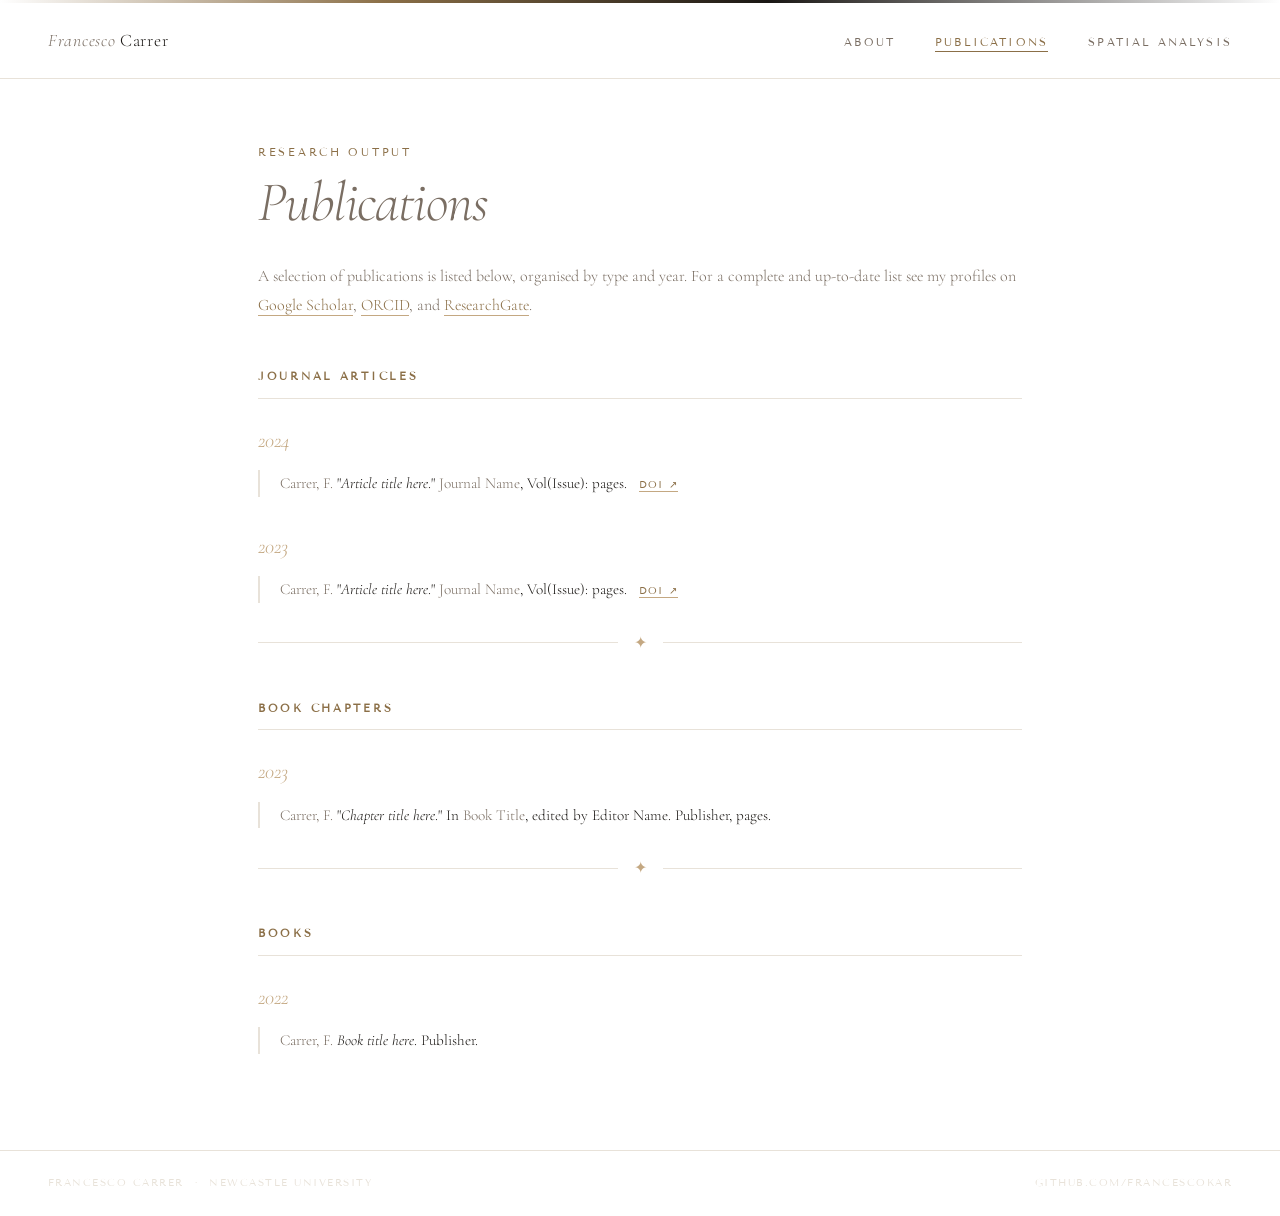
==== publications.html @ c8448c3a "Uploaded html pages and style" ====
<!DOCTYPE html>
<html lang="en">
<head>
  <meta charset="UTF-8" />
  <meta name="viewport" content="width=device-width, initial-scale=1.0" />
  <title>Publications — Francesco Carrer</title>
  <link rel="stylesheet" href="style.css" />
  <style>
    /* ── Publications-page specific styles ── */

    .pub-intro {
      font-size: 1rem;
      font-weight: 300;
      color: var(--warm-mid);
      margin-bottom: 2.5rem;
      line-height: 1.8;
    }

    .pub-intro a {
      color: var(--accent);
      text-decoration: none;
      border-bottom: 1px solid var(--accent-lt);
      transition: border-color 0.2s;
    }
    .pub-intro a:hover { border-color: var(--accent); }

    /* Section headers */
    .pub-section {
      margin-top: 3rem;
    }

    .pub-section-title {
      font-family: 'Tenor Sans', sans-serif;
      font-size: 0.68rem;
      letter-spacing: 0.25em;
      text-transform: uppercase;
      color: var(--accent);
      margin-bottom: 1.5rem;
      padding-bottom: 0.75rem;
      border-bottom: 1px solid var(--stone);
    }

    /* Year groups */
    .pub-year-group {
      margin-bottom: 2rem;
    }

    .pub-year {
      font-family: 'Cormorant Garamond', serif;
      font-style: italic;
      font-size: 1.3rem;
      color: var(--accent-lt);
      margin-bottom: 0.75rem;
      font-weight: 300;
    }

    /* Individual publication */
    .pub-list {
      list-style: none;
      display: flex;
      flex-direction: column;
      gap: 1rem;
    }

    .pub-item {
      padding-left: 1.25rem;
      border-left: 2px solid var(--stone);
      font-size: 0.95rem;
      font-weight: 300;
      line-height: 1.75;
      color: var(--ink);
      transition: border-color 0.2s;
    }

    .pub-item:hover {
      border-color: var(--accent-lt);
    }

    .pub-item .pub-authors {
      color: var(--warm-mid);
    }

    .pub-item .pub-title {
      font-style: italic;
    }

    .pub-item .pub-journal {
      color: var(--warm-mid);
    }

    .pub-item a.pub-doi {
      font-family: 'Tenor Sans', sans-serif;
      font-size: 0.62rem;
      letter-spacing: 0.12em;
      text-transform: uppercase;
      color: var(--accent);
      text-decoration: none;
      border-bottom: 1px solid var(--accent-lt);
      margin-left: 0.5rem;
      transition: border-color 0.2s;
    }
    .pub-item a.pub-doi:hover { border-color: var(--accent); }
  </style>
</head>
<body>

  <div class="top-rule"></div>

  <nav>
    <a class="nav-name" href="index.html"><em>Francesco</em> Carrer</a>
    <ul class="nav-links">
      <li><a href="index.html">About</a></li>
      <li><a href="publications.html" class="active">Publications</a></li>
      <li><a href="spatial-analysis.html">Spatial Analysis</a></li>
    </ul>
  </nav>

  <main>

    <div class="slide-up delay-1">
      <p class="page-eyebrow">Research Output</p>
      <h1 class="page-title"><em>Publications</em></h1>
    </div>

    <p class="pub-intro slide-up delay-2">
      A selection of publications is listed below, organised by type and year.
      For a complete and up-to-date list see my profiles on
      <a href="#" target="_blank">Google Scholar</a>,
      <a href="#" target="_blank">ORCID</a>, and
      <a href="#" target="_blank">ResearchGate</a>.
      <!-- Replace # with your actual profile URLs -->
    </p>

    <!-- ══════════════════════════════════════════
         JOURNAL ARTICLES
         To add a publication, copy one <li> block
         and fill in your details.
         ══════════════════════════════════════════ -->
    <section class="pub-section slide-up delay-2">
      <h2 class="pub-section-title">Journal Articles</h2>

      <div class="pub-year-group">
        <p class="pub-year">2024</p>
        <ul class="pub-list">
          <li class="pub-item">
            <span class="pub-authors">Carrer, F.</span>
            "<span class="pub-title">Article title here</span>."
            <span class="pub-journal">Journal Name</span>, Vol(Issue): pages.
            <a class="pub-doi" href="https://doi.org/XXXXX" target="_blank">DOI ↗</a>
          </li>
          <!-- Copy the <li> above for each article in this year -->
        </ul>
      </div>

      <div class="pub-year-group">
        <p class="pub-year">2023</p>
        <ul class="pub-list">
          <li class="pub-item">
            <span class="pub-authors">Carrer, F.</span>
            "<span class="pub-title">Article title here</span>."
            <span class="pub-journal">Journal Name</span>, Vol(Issue): pages.
            <a class="pub-doi" href="https://doi.org/XXXXX" target="_blank">DOI ↗</a>
          </li>
        </ul>
      </div>

      <!-- Add more year groups as needed -->

    </section>

    <div class="divider slide-up delay-3">
      <div class="divider-line"></div>
      <span class="divider-glyph">✦</span>
      <div class="divider-line"></div>
    </div>

    <!-- ══════════════════════════════════════════
         BOOK CHAPTERS
         ══════════════════════════════════════════ -->
    <section class="pub-section slide-up delay-3">
      <h2 class="pub-section-title">Book Chapters</h2>

      <div class="pub-year-group">
        <p class="pub-year">2023</p>
        <ul class="pub-list">
          <li class="pub-item">
            <span class="pub-authors">Carrer, F.</span>
            "<span class="pub-title">Chapter title here</span>."
            In <span class="pub-journal">Book Title</span>, edited by Editor Name. Publisher, pages.
          </li>
        </ul>
      </div>

    </section>

    <div class="divider slide-up delay-3">
      <div class="divider-line"></div>
      <span class="divider-glyph">✦</span>
      <div class="divider-line"></div>
    </div>

    <!-- ══════════════════════════════════════════
         BOOKS
         ══════════════════════════════════════════ -->
    <section class="pub-section slide-up delay-4">
      <h2 class="pub-section-title">Books</h2>

      <div class="pub-year-group">
        <p class="pub-year">2022</p>
        <ul class="pub-list">
          <li class="pub-item">
            <span class="pub-authors">Carrer, F.</span>
            <span class="pub-title">Book title here</span>.
            Publisher.
          </li>
        </ul>
      </div>

    </section>

  </main>

  <footer>
    <span>Francesco Carrer &nbsp;·&nbsp; Newcastle University</span>
    <a href="https://github.com/francescokar" target="_blank" rel="noopener">github.com/francescokar</a>
  </footer>

</body>
</html>
---- style.css ----
/* =====================================================
   Francesco Carrer — Shared Stylesheet
   ===================================================== */

@import url('https://fonts.googleapis.com/css2?family=Cormorant+Garamond:ital,wght@0,300;0,400;0,600;1,300;1,400&family=Tenor+Sans&display=swap');

*, *::before, *::after { box-sizing: border-box; margin: 0; padding: 0; }

:root {
  --white:     #ffffff;
  --off-white: #f7f4ef;
  --stone:     #e8e2d9;
  --ink:       #1a1714;
  --warm-mid:  #7a6e63;
  --accent:    #8b6f47;
  --accent-lt: #c4a882;
}

html { scroll-behavior: smooth; }

body {
  background: var(--white);
  color: var(--ink);
  font-family: 'Cormorant Garamond', Georgia, serif;
  font-size: 18px;
  line-height: 1.7;
  min-height: 100vh;
  display: flex;
  flex-direction: column;
}

/* ── Top rule ── */
.top-rule {
  width: 100%;
  height: 3px;
  background: linear-gradient(90deg, var(--white) 0%, var(--accent) 30%, var(--ink) 60%, var(--white) 100%);
}

/* ── Navigation ── */
nav {
  padding: 1.4rem 3rem;
  display: flex;
  align-items: center;
  justify-content: space-between;
  border-bottom: 1px solid var(--stone);
}

.nav-name {
  font-family: 'Cormorant Garamond', serif;
  font-weight: 300;
  font-size: 1.1rem;
  letter-spacing: 0.04em;
  color: var(--ink);
  text-decoration: none;
}

.nav-name em {
  font-style: italic;
  color: var(--warm-mid);
}

.nav-links {
  display: flex;
  gap: 2.5rem;
  list-style: none;
}

.nav-links a {
  font-family: 'Tenor Sans', sans-serif;
  font-size: 0.68rem;
  letter-spacing: 0.2em;
  text-transform: uppercase;
  color: var(--warm-mid);
  text-decoration: none;
  padding-bottom: 2px;
  border-bottom: 1px solid transparent;
  transition: color 0.2s, border-color 0.2s;
}

.nav-links a:hover,
.nav-links a.active {
  color: var(--accent);
  border-color: var(--accent);
}

/* ── Main content ── */
main {
  flex: 1;
  padding: 4rem 3rem;
  max-width: 860px;
  margin: 0 auto;
  width: 100%;
}

/* ── Page headings ── */
.page-eyebrow {
  font-family: 'Tenor Sans', sans-serif;
  font-size: 0.68rem;
  letter-spacing: 0.25em;
  text-transform: uppercase;
  color: var(--accent);
  margin-bottom: 0.75rem;
}

.page-title {
  font-family: 'Cormorant Garamond', serif;
  font-weight: 300;
  font-size: clamp(2.2rem, 5vw, 3.5rem);
  line-height: 1;
  letter-spacing: -0.02em;
  margin-bottom: 2rem;
}

.page-title em {
  font-style: italic;
  color: var(--warm-mid);
}

/* ── Divider ── */
.divider {
  display: flex;
  align-items: center;
  gap: 1rem;
  margin: 2rem 0;
}
.divider-line { height: 1px; background: var(--stone); flex: 1; }
.divider-glyph { font-size: 1rem; color: var(--accent-lt); line-height: 1; }

/* ── Footer ── */
footer {
  padding: 1.5rem 3rem;
  border-top: 1px solid var(--stone);
  display: flex;
  justify-content: space-between;
  align-items: center;
  font-family: 'Tenor Sans', sans-serif;
  font-size: 0.62rem;
  letter-spacing: 0.15em;
  text-transform: uppercase;
  color: var(--stone);
}

footer a {
  color: var(--stone);
  text-decoration: none;
  transition: color 0.2s;
}
footer a:hover { color: var(--accent); }

/* ── Animations ── */
.fade-in {
  opacity: 0;
  animation: fadeIn 0.9s ease forwards;
}
.slide-up {
  opacity: 0;
  animation: slideUp 0.9s ease forwards;
}
.delay-1 { animation-delay: 0.15s; }
.delay-2 { animation-delay: 0.3s; }
.delay-3 { animation-delay: 0.45s; }
.delay-4 { animation-delay: 0.6s; }

@keyframes fadeIn {
  to { opacity: 1; }
}
@keyframes slideUp {
  from { opacity: 0; transform: translateY(16px); }
  to   { opacity: 1; transform: translateY(0); }
}

/* ── Responsive ── */
@media (max-width: 640px) {
  nav { padding: 1rem 1.5rem; flex-direction: column; gap: 1rem; }
  main { padding: 2.5rem 1.5rem; }
  footer { flex-direction: column; gap: 0.5rem; text-align: center; }
  .nav-links { gap: 1.5rem; }
}
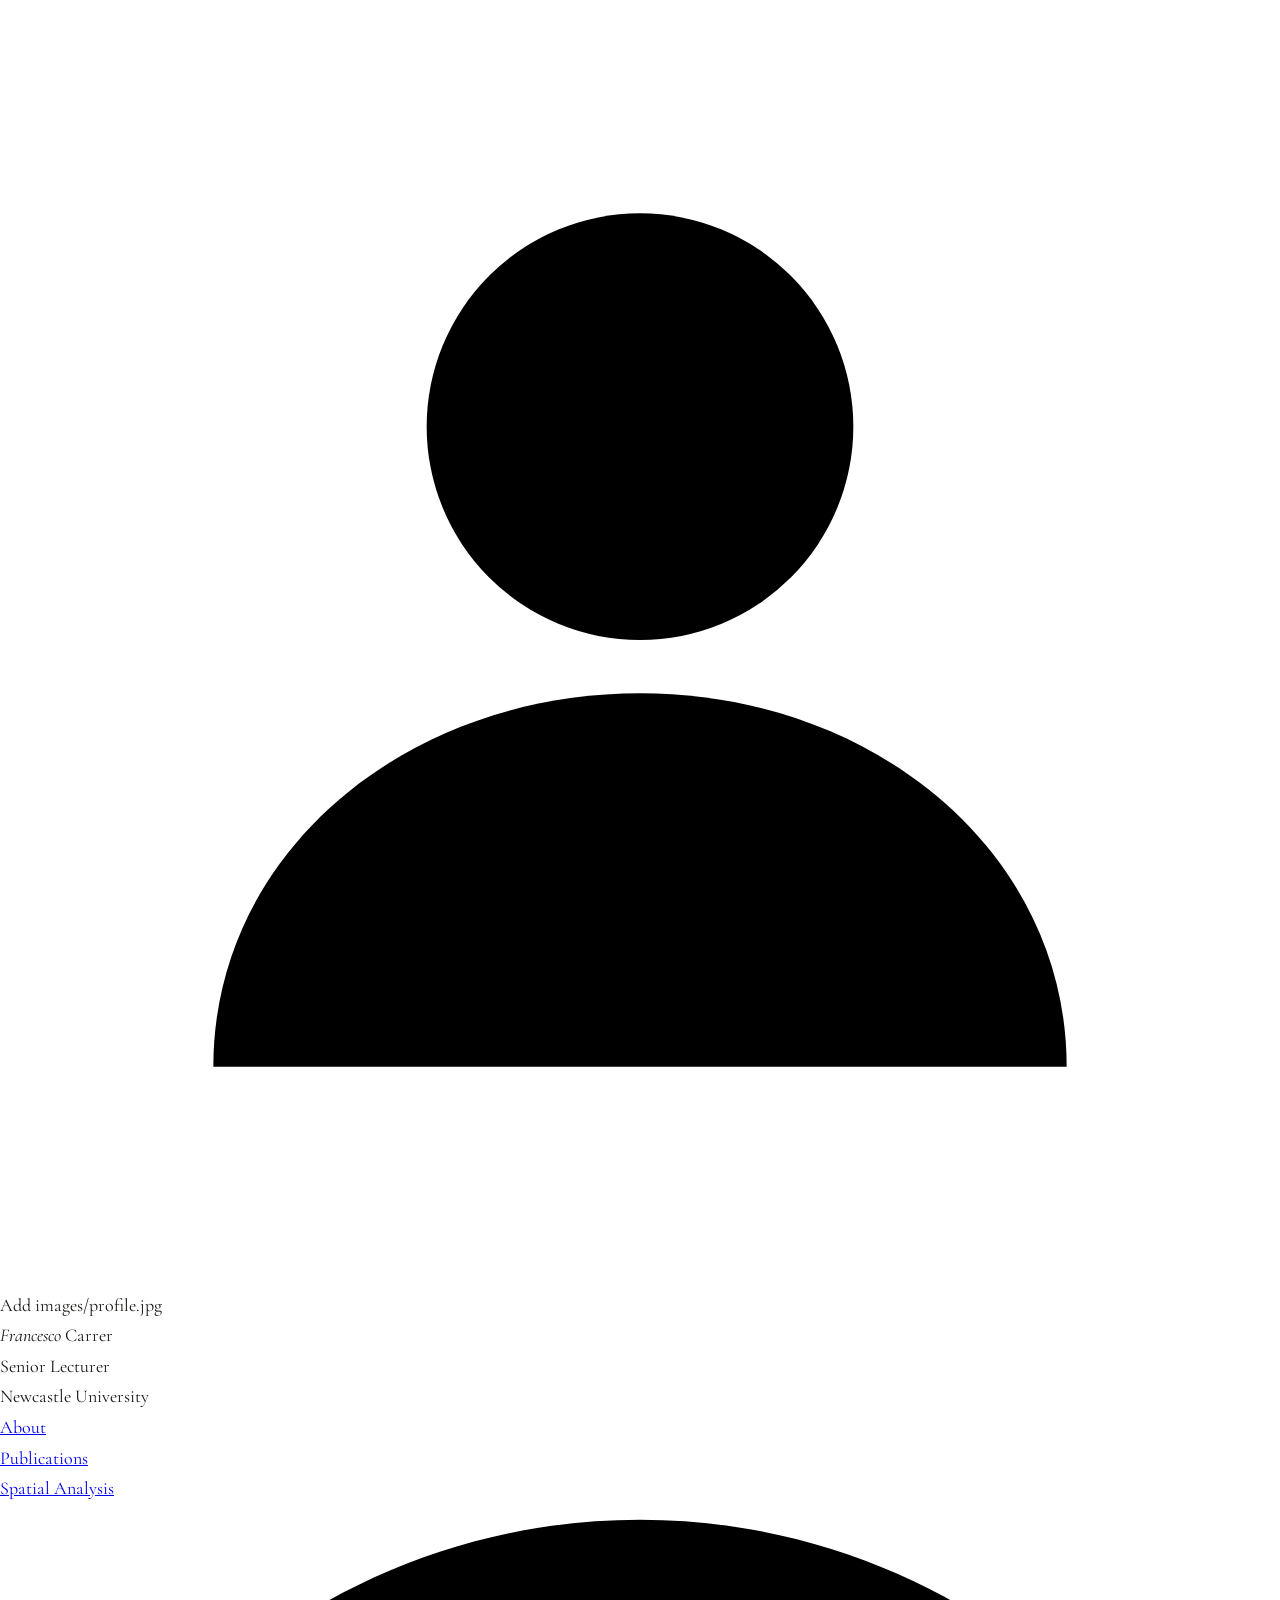
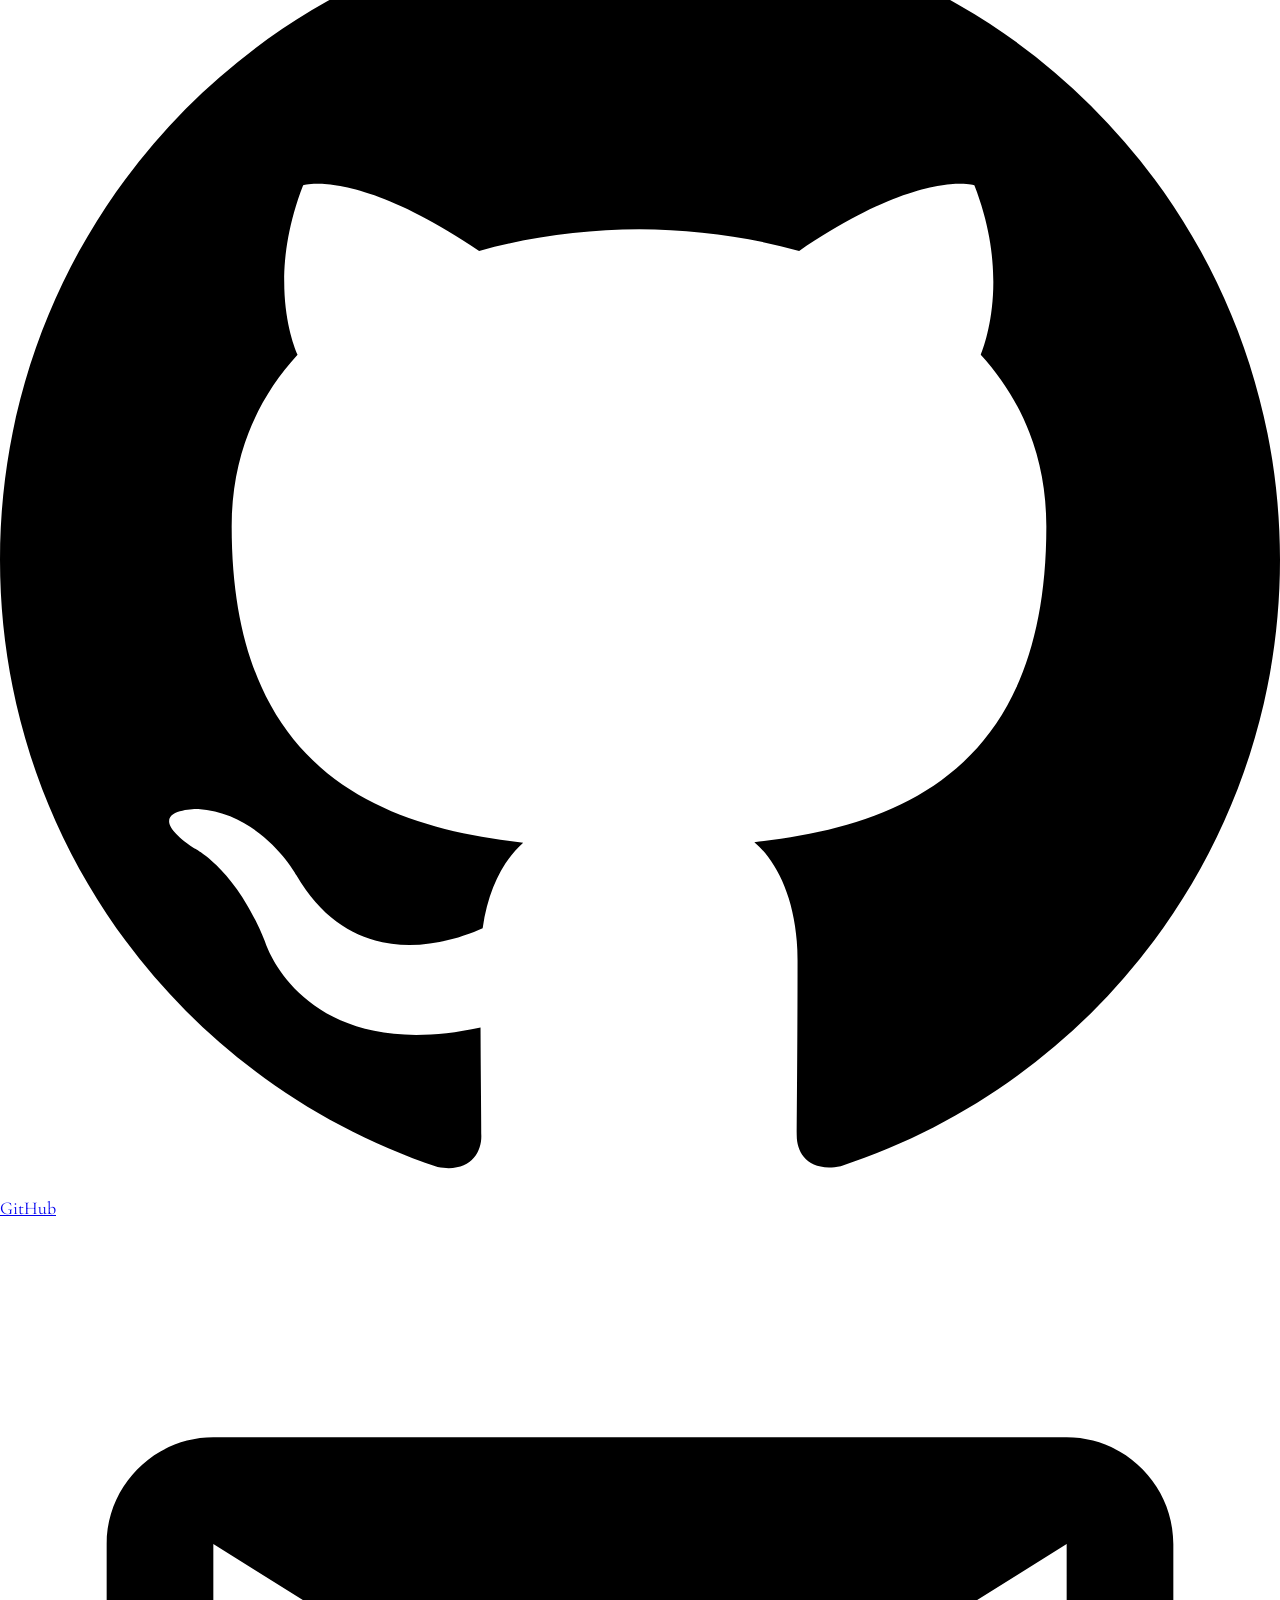
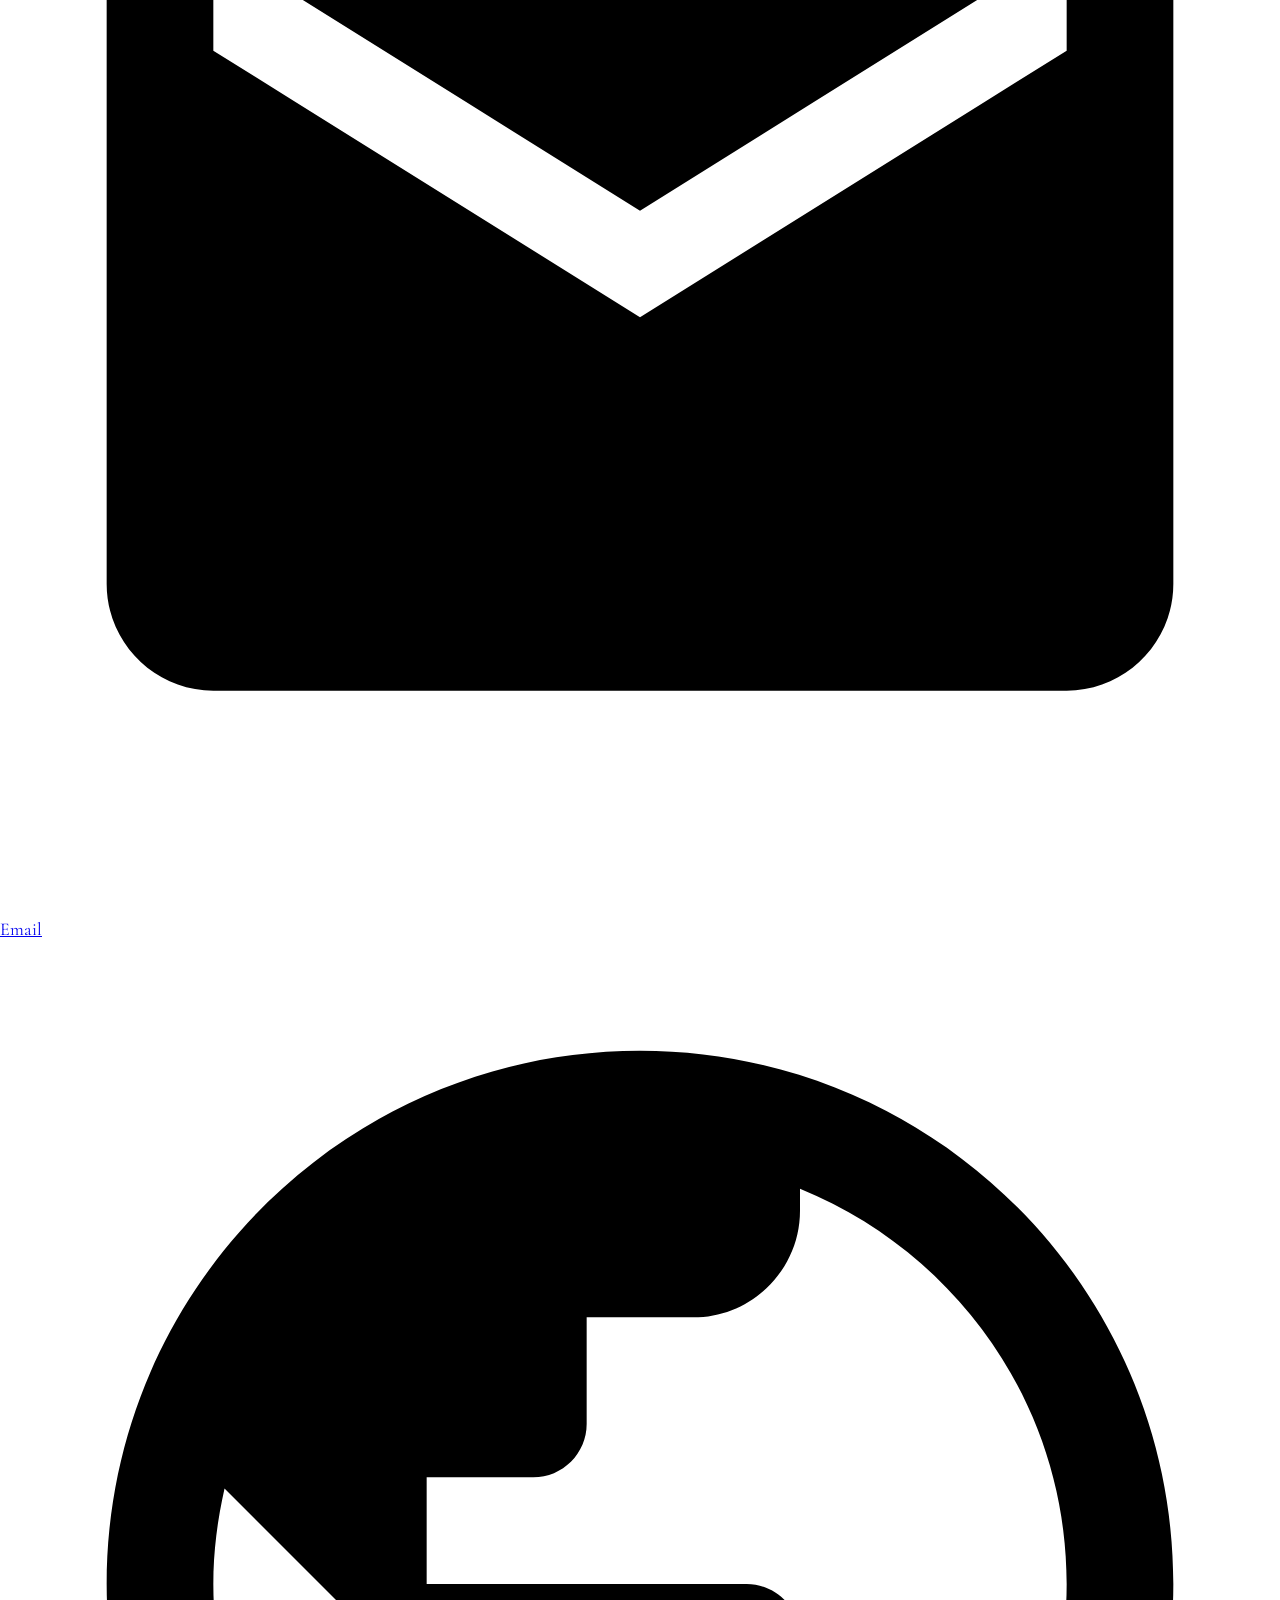
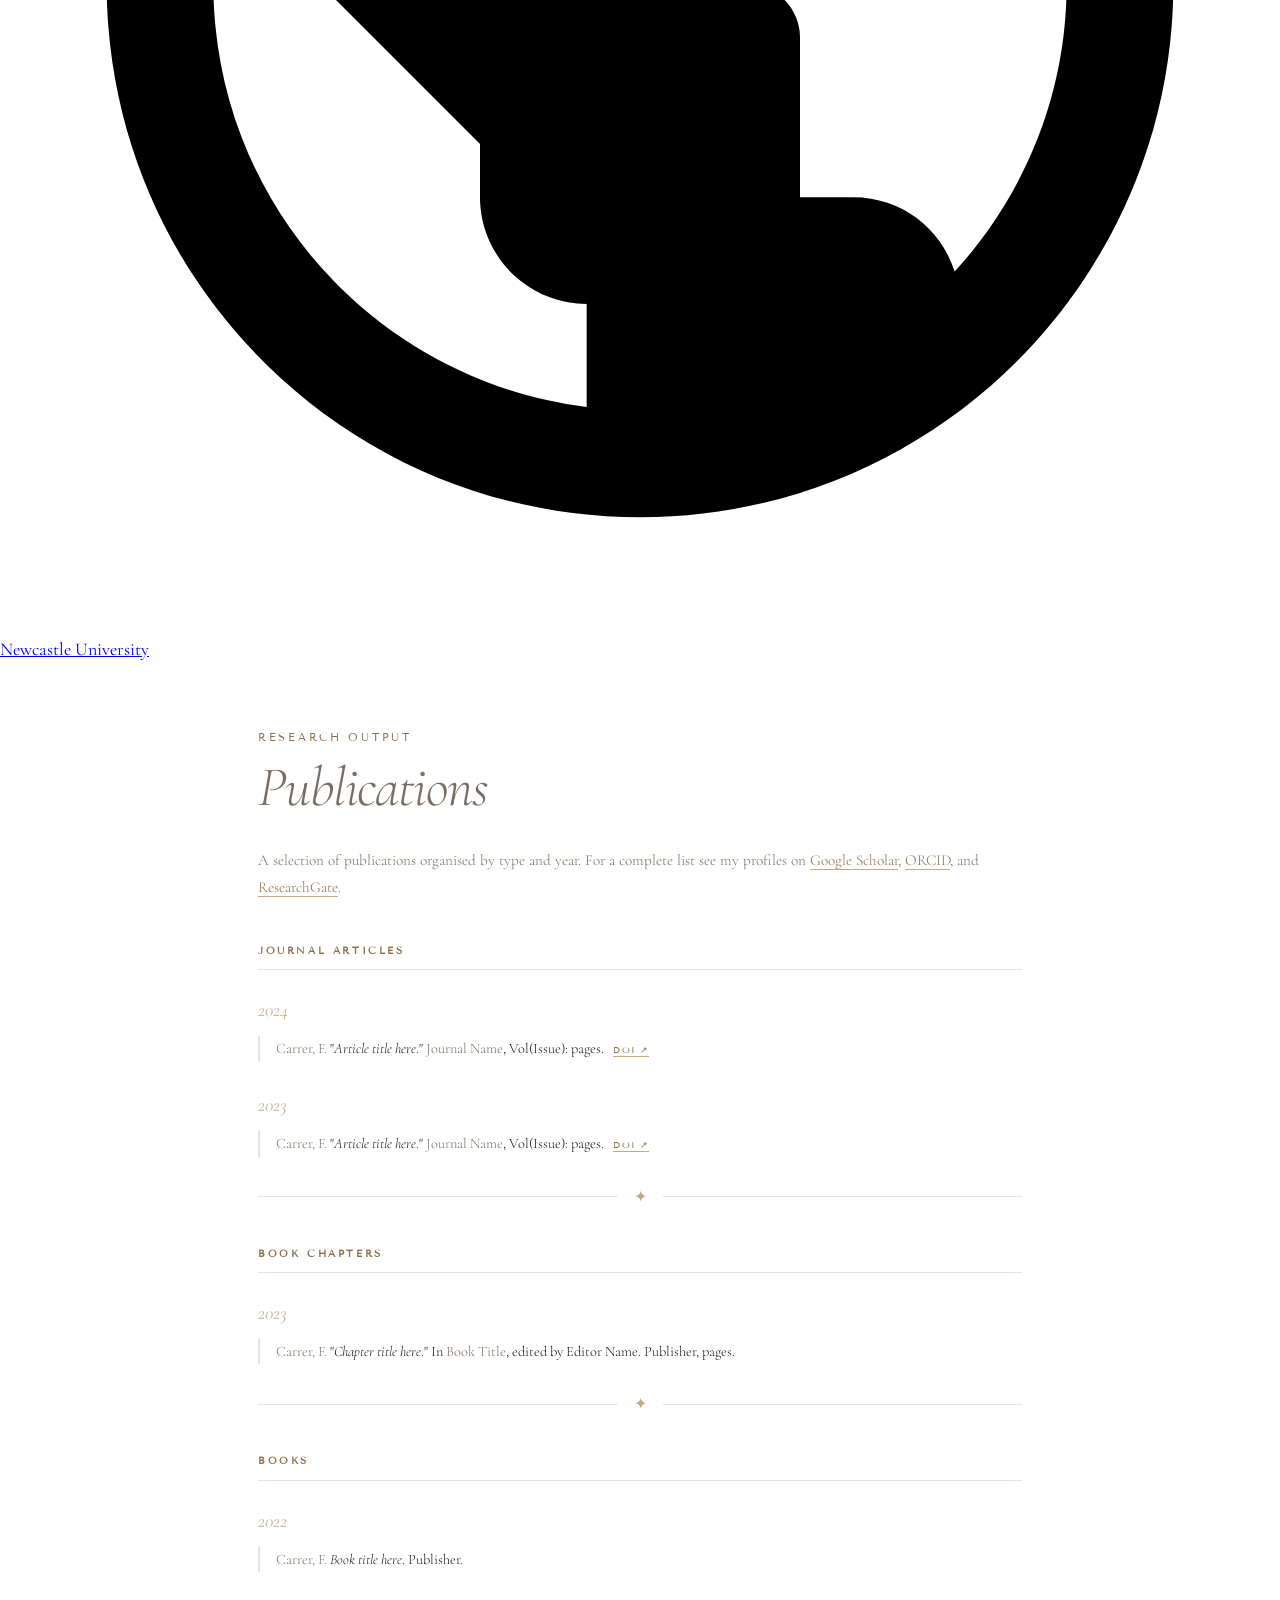
==== commit 139152c4: "Update publications.html" ====
--- a/publications.html
+++ b/publications.html
@@ -6,16 +6,13 @@
   <title>Publications — Francesco Carrer</title>
   <link rel="stylesheet" href="style.css" />
   <style>
-    /* ── Publications-page specific styles ── */
-
     .pub-intro {
-      font-size: 1rem;
+      font-size: 0.95rem;
       font-weight: 300;
       color: var(--warm-mid);
+      line-height: 1.8;
       margin-bottom: 2.5rem;
-      line-height: 1.8;
-    }
-
+    }
     .pub-intro a {
       color: var(--accent);
       text-decoration: none;
@@ -23,122 +20,131 @@
       transition: border-color 0.2s;
     }
     .pub-intro a:hover { border-color: var(--accent); }
-
-    /* Section headers */
-    .pub-section {
-      margin-top: 3rem;
-    }
-
+ 
+    .pub-section { margin-top: 2.5rem; }
+ 
     .pub-section-title {
       font-family: 'Tenor Sans', sans-serif;
-      font-size: 0.68rem;
+      font-size: 0.65rem;
       letter-spacing: 0.25em;
       text-transform: uppercase;
       color: var(--accent);
+      padding-bottom: 0.6rem;
+      border-bottom: 1px solid var(--stone);
       margin-bottom: 1.5rem;
-      padding-bottom: 0.75rem;
-      border-bottom: 1px solid var(--stone);
-    }
-
-    /* Year groups */
-    .pub-year-group {
-      margin-bottom: 2rem;
-    }
-
+    }
+ 
+    .pub-year-group { margin-bottom: 1.75rem; }
+ 
     .pub-year {
       font-family: 'Cormorant Garamond', serif;
       font-style: italic;
-      font-size: 1.3rem;
+      font-size: 1.2rem;
       color: var(--accent-lt);
-      margin-bottom: 0.75rem;
       font-weight: 300;
-    }
-
-    /* Individual publication */
-    .pub-list {
-      list-style: none;
-      display: flex;
-      flex-direction: column;
-      gap: 1rem;
-    }
-
+      margin-bottom: 0.6rem;
+    }
+ 
+    .pub-list { list-style: none; display: flex; flex-direction: column; gap: 0.9rem; }
+ 
     .pub-item {
-      padding-left: 1.25rem;
+      padding-left: 1rem;
       border-left: 2px solid var(--stone);
-      font-size: 0.95rem;
+      font-size: 0.9rem;
       font-weight: 300;
       line-height: 1.75;
       color: var(--ink);
       transition: border-color 0.2s;
     }
-
-    .pub-item:hover {
-      border-color: var(--accent-lt);
-    }
-
-    .pub-item .pub-authors {
-      color: var(--warm-mid);
-    }
-
-    .pub-item .pub-title {
-      font-style: italic;
-    }
-
-    .pub-item .pub-journal {
-      color: var(--warm-mid);
-    }
-
-    .pub-item a.pub-doi {
+    .pub-item:hover { border-color: var(--accent-lt); }
+    .pub-item .pub-authors { color: var(--warm-mid); }
+    .pub-item .pub-title   { font-style: italic; }
+    .pub-item .pub-journal { color: var(--warm-mid); }
+ 
+    a.pub-doi {
       font-family: 'Tenor Sans', sans-serif;
-      font-size: 0.62rem;
+      font-size: 0.58rem;
       letter-spacing: 0.12em;
       text-transform: uppercase;
       color: var(--accent);
       text-decoration: none;
       border-bottom: 1px solid var(--accent-lt);
-      margin-left: 0.5rem;
+      margin-left: 0.4rem;
       transition: border-color 0.2s;
     }
-    .pub-item a.pub-doi:hover { border-color: var(--accent); }
+    a.pub-doi:hover { border-color: var(--accent); }
   </style>
 </head>
 <body>
-
-  <div class="top-rule"></div>
-
-  <nav>
-    <a class="nav-name" href="index.html"><em>Francesco</em> Carrer</a>
-    <ul class="nav-links">
+<div class="site-wrapper">
+ 
+  <!-- ════════════ SIDEBAR ════════════ -->
+  <aside class="sidebar">
+ 
+    <div class="sidebar-photo-placeholder">
+      <svg viewBox="0 0 24 24"><circle cx="12" cy="8" r="4"/><path d="M4 20c0-4 3.6-7 8-7s8 3 8 7"/></svg>
+      <span>Add images/profile.jpg</span>
+    </div>
+ 
+    <div>
+      <div class="sidebar-name">
+        <em>Francesco</em>
+        Carrer
+      </div>
+      <div class="sidebar-role">
+        Senior Lecturer<br>Newcastle University
+      </div>
+    </div>
+ 
+    <ul class="sidebar-nav">
       <li><a href="index.html">About</a></li>
       <li><a href="publications.html" class="active">Publications</a></li>
       <li><a href="spatial-analysis.html">Spatial Analysis</a></li>
     </ul>
-  </nav>
-
-  <main>
-
+ 
+    <ul class="sidebar-links">
+      <li>
+        <a href="https://github.com/francescokar" target="_blank" rel="noopener">
+          <svg viewBox="0 0 24 24"><path d="M12 .297c-6.63 0-12 5.373-12 12 0 5.303 3.438 9.8 8.205 11.385.6.113.82-.258.82-.577 0-.285-.01-1.04-.015-2.04-3.338.724-4.042-1.61-4.042-1.61-.546-1.385-1.335-1.755-1.335-1.755-1.087-.744.084-.729.084-.729 1.205.084 1.838 1.236 1.838 1.236 1.07 1.835 2.809 1.305 3.495.998.108-.776.417-1.305.76-1.605-2.665-.3-5.466-1.332-5.466-5.93 0-1.31.465-2.38 1.235-3.22-.135-.303-.54-1.523.105-3.176 0 0 1.005-.322 3.3 1.23.96-.267 1.98-.399 3-.405 1.02.006 2.04.138 3 .405 2.28-1.552 3.285-1.23 3.285-1.23.645 1.653.24 2.873.12 3.176.765.84 1.23 1.91 1.23 3.22 0 4.61-2.805 5.625-5.475 5.92.42.36.81 1.096.81 2.22 0 1.606-.015 2.896-.015 3.286 0 .315.21.69.825.57C20.565 22.092 24 17.592 24 12.297c0-6.627-5.373-12-12-12"/></svg>
+          GitHub
+        </a>
+      </li>
+      <li>
+        <a href="mailto:your.email@ncl.ac.uk">
+          <svg viewBox="0 0 24 24"><path d="M20 4H4c-1.1 0-2 .9-2 2v12c0 1.1.9 2 2 2h16c1.1 0 2-.9 2-2V6c0-1.1-.9-2-2-2zm0 4l-8 5-8-5V6l8 5 8-5v2z"/></svg>
+          Email
+        </a>
+      </li>
+      <li>
+        <a href="#" target="_blank" rel="noopener">
+          <svg viewBox="0 0 24 24"><path d="M12 2C6.48 2 2 6.48 2 12s4.48 10 10 10 10-4.48 10-10S17.52 2 12 2zm-1 17.93c-3.95-.49-7-3.85-7-7.93 0-.62.08-1.21.21-1.79L9 15v1c0 1.1.9 2 2 2v1.93zm6.9-2.54c-.26-.81-1-1.39-1.9-1.39h-1v-3c0-.55-.45-1-1-1H8v-2h2c.55 0 1-.45 1-1V7h2c1.1 0 2-.9 2-2v-.41c2.93 1.19 5 4.06 5 7.41 0 2.08-.8 3.97-2.1 5.39z"/></svg>
+          Newcastle University
+        </a>
+      </li>
+    </ul>
+ 
+  </aside>
+ 
+  <!-- ════════════ CONTENT ════════════ -->
+  <main class="content">
+ 
     <div class="slide-up delay-1">
       <p class="page-eyebrow">Research Output</p>
       <h1 class="page-title"><em>Publications</em></h1>
     </div>
-
+ 
     <p class="pub-intro slide-up delay-2">
-      A selection of publications is listed below, organised by type and year.
-      For a complete and up-to-date list see my profiles on
+      A selection of publications organised by type and year.
+      For a complete list see my profiles on
       <a href="#" target="_blank">Google Scholar</a>,
       <a href="#" target="_blank">ORCID</a>, and
       <a href="#" target="_blank">ResearchGate</a>.
-      <!-- Replace # with your actual profile URLs -->
     </p>
-
-    <!-- ══════════════════════════════════════════
-         JOURNAL ARTICLES
-         To add a publication, copy one <li> block
-         and fill in your details.
-         ══════════════════════════════════════════ -->
+ 
+    <!-- JOURNAL ARTICLES -->
     <section class="pub-section slide-up delay-2">
       <h2 class="pub-section-title">Journal Articles</h2>
-
+ 
       <div class="pub-year-group">
         <p class="pub-year">2024</p>
         <ul class="pub-list">
@@ -148,10 +154,10 @@
             <span class="pub-journal">Journal Name</span>, Vol(Issue): pages.
             <a class="pub-doi" href="https://doi.org/XXXXX" target="_blank">DOI ↗</a>
           </li>
-          <!-- Copy the <li> above for each article in this year -->
-        </ul>
-      </div>
-
+          <!-- Copy the <li> above for each article -->
+        </ul>
+      </div>
+ 
       <div class="pub-year-group">
         <p class="pub-year">2023</p>
         <ul class="pub-list">
@@ -163,23 +169,16 @@
           </li>
         </ul>
       </div>
-
       <!-- Add more year groups as needed -->
-
     </section>
-
+ 
     <div class="divider slide-up delay-3">
-      <div class="divider-line"></div>
-      <span class="divider-glyph">✦</span>
-      <div class="divider-line"></div>
-    </div>
-
-    <!-- ══════════════════════════════════════════
-         BOOK CHAPTERS
-         ══════════════════════════════════════════ -->
+      <div class="divider-line"></div><span class="divider-glyph">✦</span><div class="divider-line"></div>
+    </div>
+ 
+    <!-- BOOK CHAPTERS -->
     <section class="pub-section slide-up delay-3">
       <h2 class="pub-section-title">Book Chapters</h2>
-
       <div class="pub-year-group">
         <p class="pub-year">2023</p>
         <ul class="pub-list">
@@ -190,40 +189,29 @@
           </li>
         </ul>
       </div>
-
     </section>
-
+ 
     <div class="divider slide-up delay-3">
-      <div class="divider-line"></div>
-      <span class="divider-glyph">✦</span>
-      <div class="divider-line"></div>
-    </div>
-
-    <!-- ══════════════════════════════════════════
-         BOOKS
-         ══════════════════════════════════════════ -->
+      <div class="divider-line"></div><span class="divider-glyph">✦</span><div class="divider-line"></div>
+    </div>
+ 
+    <!-- BOOKS -->
     <section class="pub-section slide-up delay-4">
       <h2 class="pub-section-title">Books</h2>
-
       <div class="pub-year-group">
         <p class="pub-year">2022</p>
         <ul class="pub-list">
           <li class="pub-item">
             <span class="pub-authors">Carrer, F.</span>
-            <span class="pub-title">Book title here</span>.
-            Publisher.
-          </li>
-        </ul>
-      </div>
-
+            <span class="pub-title">Book title here</span>. Publisher.
+          </li>
+        </ul>
+      </div>
     </section>
-
+ 
   </main>
-
-  <footer>
-    <span>Francesco Carrer &nbsp;·&nbsp; Newcastle University</span>
-    <a href="https://github.com/francescokar" target="_blank" rel="noopener">github.com/francescokar</a>
-  </footer>
-
+ 
+</div>
 </body>
 </html>
+ 
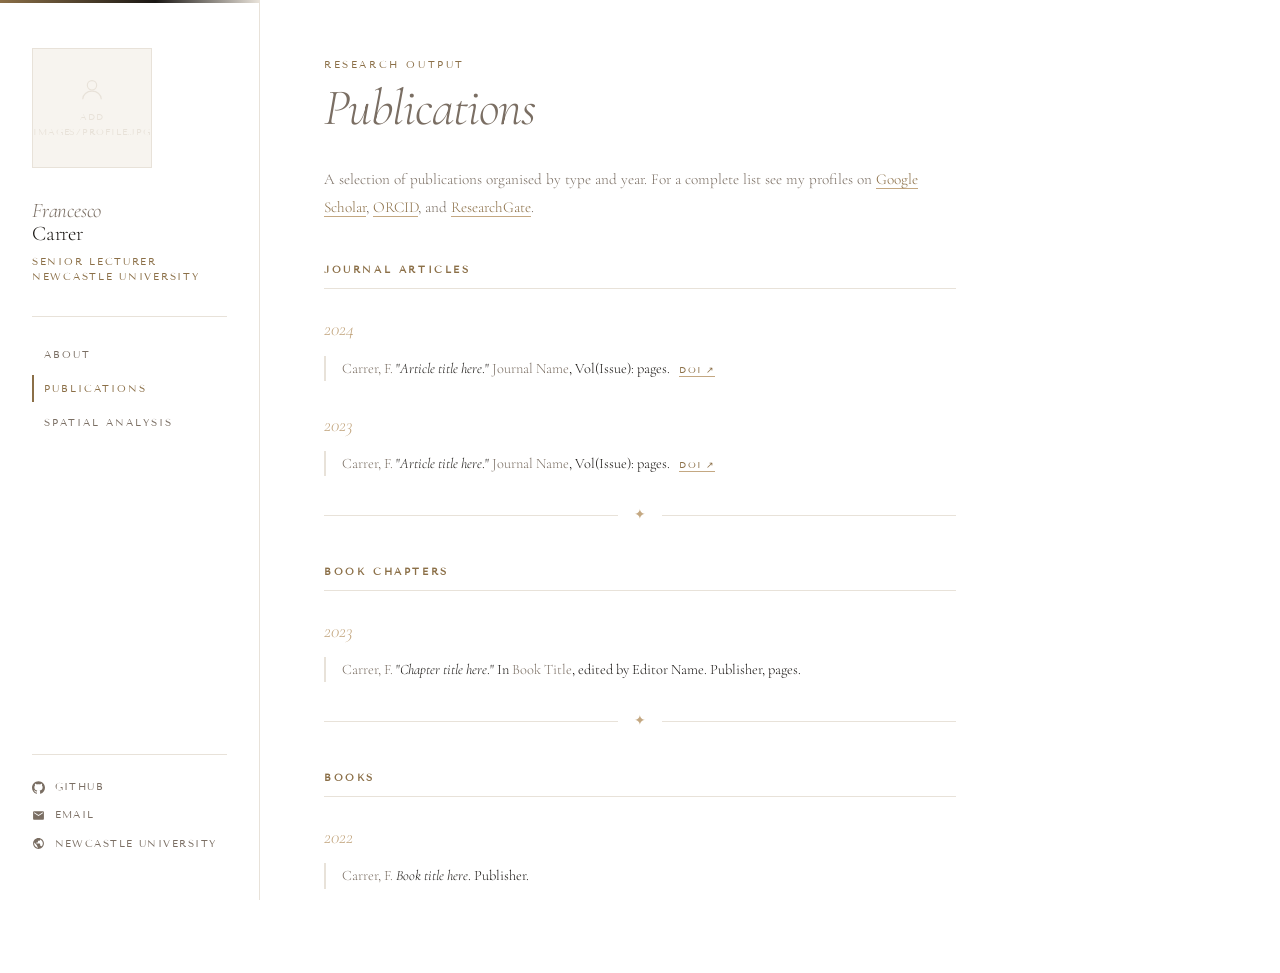
==== commit 6490c229: "Update publications.html" ====
--- a/publications.html
+++ b/publications.html
@@ -110,7 +110,7 @@
         </a>
       </li>
       <li>
-        <a href="mailto:your.email@ncl.ac.uk">
+        <a href="mailto:francesco.carrer@newcastle.ac.uk">
           <svg viewBox="0 0 24 24"><path d="M20 4H4c-1.1 0-2 .9-2 2v12c0 1.1.9 2 2 2h16c1.1 0 2-.9 2-2V6c0-1.1-.9-2-2-2zm0 4l-8 5-8-5V6l8 5 8-5v2z"/></svg>
           Email
         </a>
--- a/style.css
+++ b/style.css
@@ -1,23 +1,24 @@
 /* =====================================================
    Francesco Carrer — Shared Stylesheet
    ===================================================== */
-
+ 
 @import url('https://fonts.googleapis.com/css2?family=Cormorant+Garamond:ital,wght@0,300;0,400;0,600;1,300;1,400&family=Tenor+Sans&display=swap');
-
+ 
 *, *::before, *::after { box-sizing: border-box; margin: 0; padding: 0; }
-
+ 
 :root {
-  --white:     #ffffff;
-  --off-white: #f7f4ef;
-  --stone:     #e8e2d9;
-  --ink:       #1a1714;
-  --warm-mid:  #7a6e63;
-  --accent:    #8b6f47;
-  --accent-lt: #c4a882;
-}
-
+  --white:      #ffffff;
+  --off-white:  #f7f4ef;
+  --stone:      #e8e2d9;
+  --ink:        #1a1714;
+  --warm-mid:   #7a6e63;
+  --accent:     #8b6f47;
+  --accent-lt:  #c4a882;
+  --sidebar-w:  260px;
+}
+ 
 html { scroll-behavior: smooth; }
-
+ 
 body {
   background: var(--white);
   color: var(--ink);
@@ -28,151 +29,266 @@
   display: flex;
   flex-direction: column;
 }
-
-/* ── Top rule ── */
-.top-rule {
+ 
+/* ══════════════════════════════════════════
+   SITE LAYOUT — sidebar + content
+   ══════════════════════════════════════════ */
+ 
+.site-wrapper {
+  display: flex;
+  flex: 1;
+  min-height: 100vh;
+}
+ 
+/* ── Sidebar ── */
+.sidebar {
+  width: var(--sidebar-w);
+  flex-shrink: 0;
+  border-right: 1px solid var(--stone);
+  padding: 3rem 2rem;
+  display: flex;
+  flex-direction: column;
+  gap: 2rem;
+  position: sticky;
+  top: 0;
+  height: 100vh;
+  overflow-y: auto;
+}
+ 
+/* Top accent line on sidebar */
+.sidebar::before {
+  content: '';
+  position: absolute;
+  top: 0; left: 0;
   width: 100%;
   height: 3px;
-  background: linear-gradient(90deg, var(--white) 0%, var(--accent) 30%, var(--ink) 60%, var(--white) 100%);
-}
-
-/* ── Navigation ── */
-nav {
-  padding: 1.4rem 3rem;
-  display: flex;
-  align-items: center;
-  justify-content: space-between;
-  border-bottom: 1px solid var(--stone);
-}
-
-.nav-name {
+  background: linear-gradient(90deg, var(--accent) 0%, var(--ink) 60%, var(--stone) 100%);
+}
+ 
+/* Profile photo */
+.sidebar-photo {
+  width: 120px;
+  height: 120px;
+  object-fit: cover;
+  border: 1px solid var(--stone);
+  display: block;
+}
+ 
+.sidebar-photo-placeholder {
+  width: 120px;
+  height: 120px;
+  border: 1px solid var(--stone);
+  background: var(--off-white);
+  display: flex;
+  flex-direction: column;
+  align-items: center;
+  justify-content: center;
+  gap: 0.4rem;
+}
+ 
+.sidebar-photo-placeholder svg {
+  width: 28px;
+  height: 28px;
+  stroke: var(--stone);
+  fill: none;
+  stroke-width: 1;
+}
+ 
+.sidebar-photo-placeholder span {
+  font-family: 'Tenor Sans', sans-serif;
+  font-size: 0.55rem;
+  letter-spacing: 0.1em;
+  text-transform: uppercase;
+  color: var(--stone);
+  text-align: center;
+  padding: 0 0.5rem;
+}
+ 
+/* Name & title */
+.sidebar-name {
   font-family: 'Cormorant Garamond', serif;
   font-weight: 300;
-  font-size: 1.1rem;
-  letter-spacing: 0.04em;
+  font-size: 1.3rem;
+  line-height: 1.1;
+  letter-spacing: -0.01em;
   color: var(--ink);
+}
+ 
+.sidebar-name em {
+  font-style: italic;
+  color: var(--warm-mid);
+  display: block;
+}
+ 
+.sidebar-role {
+  font-family: 'Tenor Sans', sans-serif;
+  font-size: 0.6rem;
+  letter-spacing: 0.18em;
+  text-transform: uppercase;
+  color: var(--accent);
+  margin-top: 0.5rem;
+  line-height: 1.6;
+}
+ 
+/* Navigation links */
+.sidebar-nav {
+  list-style: none;
+  display: flex;
+  flex-direction: column;
+  gap: 0.4rem;
+  border-top: 1px solid var(--stone);
+  padding-top: 1.5rem;
+}
+ 
+.sidebar-nav a {
+  font-family: 'Tenor Sans', sans-serif;
+  font-size: 0.65rem;
+  letter-spacing: 0.2em;
+  text-transform: uppercase;
+  color: var(--warm-mid);
   text-decoration: none;
-}
-
-.nav-name em {
-  font-style: italic;
-  color: var(--warm-mid);
-}
-
-.nav-links {
-  display: flex;
-  gap: 2.5rem;
-  list-style: none;
-}
-
-.nav-links a {
-  font-family: 'Tenor Sans', sans-serif;
-  font-size: 0.68rem;
-  letter-spacing: 0.2em;
-  text-transform: uppercase;
-  color: var(--warm-mid);
-  text-decoration: none;
-  padding-bottom: 2px;
-  border-bottom: 1px solid transparent;
+  display: flex;
+  align-items: center;
+  gap: 0.6rem;
+  padding: 0.3rem 0;
+  border-left: 2px solid transparent;
+  padding-left: 0.6rem;
   transition: color 0.2s, border-color 0.2s;
 }
-
-.nav-links a:hover,
-.nav-links a.active {
+ 
+.sidebar-nav a:hover,
+.sidebar-nav a.active {
   color: var(--accent);
   border-color: var(--accent);
 }
-
-/* ── Main content ── */
-main {
+ 
+/* Contact/profile links */
+.sidebar-links {
+  list-style: none;
+  display: flex;
+  flex-direction: column;
+  gap: 0.75rem;
+  border-top: 1px solid var(--stone);
+  padding-top: 1.5rem;
+  margin-top: auto;
+}
+ 
+.sidebar-links a {
+  display: flex;
+  align-items: center;
+  gap: 0.6rem;
+  font-family: 'Tenor Sans', sans-serif;
+  font-size: 0.6rem;
+  letter-spacing: 0.15em;
+  text-transform: uppercase;
+  color: var(--warm-mid);
+  text-decoration: none;
+  transition: color 0.2s;
+}
+ 
+.sidebar-links a:hover { color: var(--accent); }
+ 
+.sidebar-links svg {
+  width: 13px;
+  height: 13px;
+  fill: currentColor;
+  flex-shrink: 0;
+}
+ 
+/* ── Main content area ── */
+.content {
   flex: 1;
-  padding: 4rem 3rem;
-  max-width: 860px;
-  margin: 0 auto;
-  width: 100%;
-}
-
-/* ── Page headings ── */
+  padding: 3.5rem 4rem;
+  max-width: 760px;
+  overflow-y: auto;
+}
+ 
+/* ══════════════════════════════════════════
+   SHARED CONTENT STYLES
+   ══════════════════════════════════════════ */
+ 
 .page-eyebrow {
   font-family: 'Tenor Sans', sans-serif;
-  font-size: 0.68rem;
+  font-size: 0.65rem;
   letter-spacing: 0.25em;
   text-transform: uppercase;
   color: var(--accent);
-  margin-bottom: 0.75rem;
-}
-
+  margin-bottom: 0.6rem;
+}
+ 
 .page-title {
   font-family: 'Cormorant Garamond', serif;
   font-weight: 300;
-  font-size: clamp(2.2rem, 5vw, 3.5rem);
+  font-size: clamp(2rem, 4vw, 3.2rem);
   line-height: 1;
   letter-spacing: -0.02em;
   margin-bottom: 2rem;
 }
-
+ 
 .page-title em {
   font-style: italic;
   color: var(--warm-mid);
 }
-
-/* ── Divider ── */
+ 
+/* Divider */
 .divider {
   display: flex;
   align-items: center;
   gap: 1rem;
   margin: 2rem 0;
 }
-.divider-line { height: 1px; background: var(--stone); flex: 1; }
-.divider-glyph { font-size: 1rem; color: var(--accent-lt); line-height: 1; }
-
-/* ── Footer ── */
-footer {
-  padding: 1.5rem 3rem;
-  border-top: 1px solid var(--stone);
-  display: flex;
-  justify-content: space-between;
-  align-items: center;
-  font-family: 'Tenor Sans', sans-serif;
-  font-size: 0.62rem;
-  letter-spacing: 0.15em;
-  text-transform: uppercase;
-  color: var(--stone);
-}
-
-footer a {
-  color: var(--stone);
-  text-decoration: none;
-  transition: color 0.2s;
-}
-footer a:hover { color: var(--accent); }
-
-/* ── Animations ── */
-.fade-in {
-  opacity: 0;
-  animation: fadeIn 0.9s ease forwards;
-}
+.divider-line  { height: 1px; background: var(--stone); flex: 1; }
+.divider-glyph { font-size: 0.9rem; color: var(--accent-lt); line-height: 1; }
+ 
+/* Animations */
 .slide-up {
   opacity: 0;
   animation: slideUp 0.9s ease forwards;
 }
-.delay-1 { animation-delay: 0.15s; }
-.delay-2 { animation-delay: 0.3s; }
-.delay-3 { animation-delay: 0.45s; }
-.delay-4 { animation-delay: 0.6s; }
-
-@keyframes fadeIn {
-  to { opacity: 1; }
-}
+.delay-1 { animation-delay: 0.1s; }
+.delay-2 { animation-delay: 0.25s; }
+.delay-3 { animation-delay: 0.4s; }
+.delay-4 { animation-delay: 0.55s; }
+ 
 @keyframes slideUp {
-  from { opacity: 0; transform: translateY(16px); }
+  from { opacity: 0; transform: translateY(14px); }
   to   { opacity: 1; transform: translateY(0); }
 }
-
-/* ── Responsive ── */
-@media (max-width: 640px) {
-  nav { padding: 1rem 1.5rem; flex-direction: column; gap: 1rem; }
-  main { padding: 2.5rem 1.5rem; }
-  footer { flex-direction: column; gap: 0.5rem; text-align: center; }
-  .nav-links { gap: 1.5rem; }
-}
+ 
+/* ══════════════════════════════════════════
+   RESPONSIVE — stack on mobile
+   ══════════════════════════════════════════ */
+@media (max-width: 700px) {
+  .site-wrapper { flex-direction: column; }
+ 
+  .sidebar {
+    width: 100%;
+    height: auto;
+    position: static;
+    flex-direction: row;
+    flex-wrap: wrap;
+    align-items: center;
+    padding: 1.5rem;
+    gap: 1rem;
+    border-right: none;
+    border-bottom: 1px solid var(--stone);
+  }
+ 
+  .sidebar-photo,
+  .sidebar-photo-placeholder { width: 64px; height: 64px; }
+ 
+  .sidebar-nav,
+  .sidebar-links {
+    border-top: none;
+    padding-top: 0;
+    flex-direction: row;
+    flex-wrap: wrap;
+    gap: 1rem;
+    margin-top: 0;
+  }
+ 
+  .sidebar-nav a { border-left: none; padding-left: 0; border-bottom: 1px solid transparent; }
+ 
+  .content { padding: 2rem 1.5rem; }
+}
+ 
